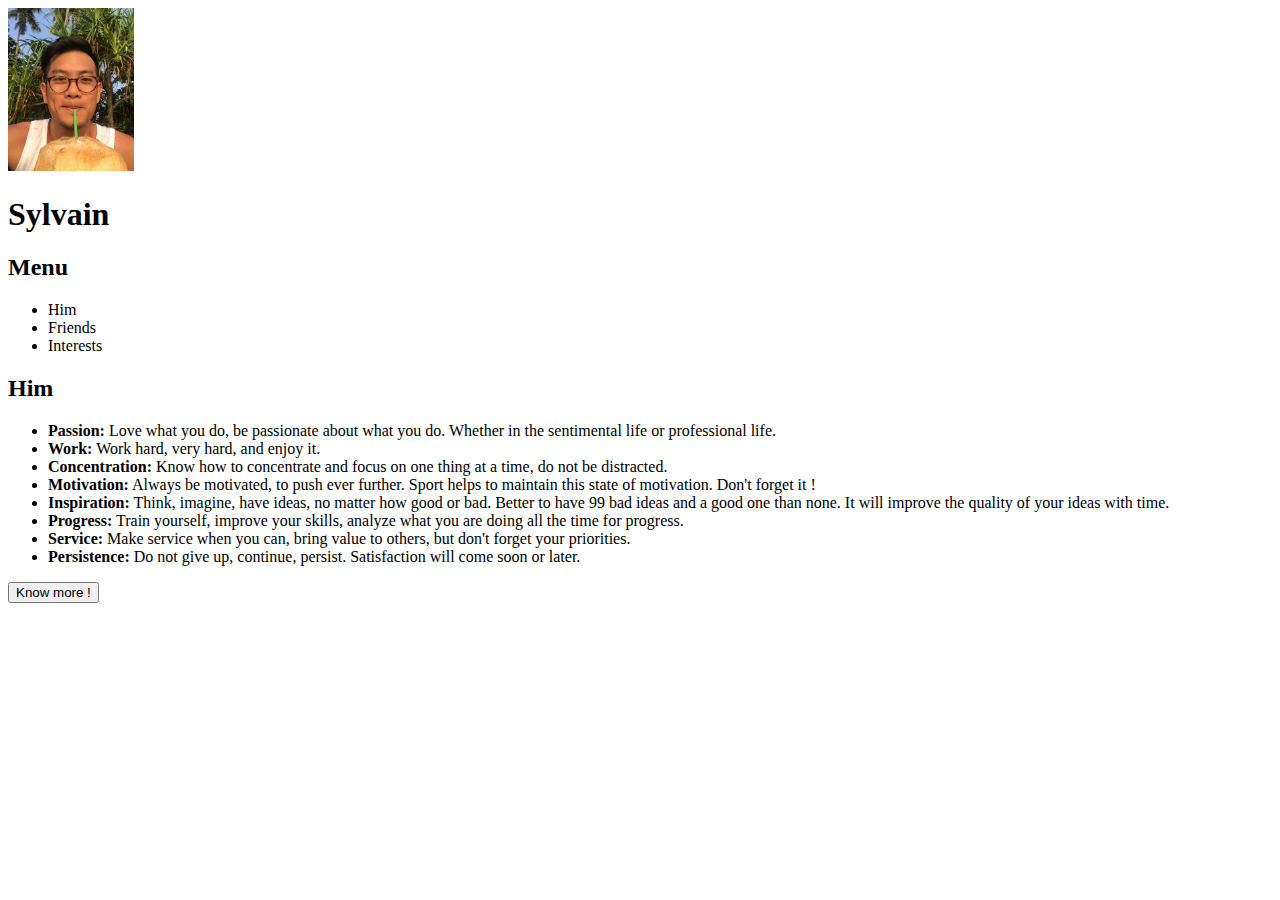
==== index.html @ 1c643930 "Mise a jour des pages avec profile en index" ====
<!DOCTYPE html>
<html>
    <head>
        <title>Profile</title>
        <style type="text/css">
            a:link {
                text-decoration:none;
                color:black;
            } 
            a:visited {
                color:black;
            } 
            a:hover {
                color:bleu;
            } 
        </style>
    </head>
    <body>
        <div>
            <img src="./Image/moi.jpg" width="10%">
        </div>
        <div>
            <h1>Sylvain</h1>
        </div>
        <div>
            <h2>Menu</h2>
            <ul>
                <li><a href="./profile.html">Him</a></li>
                <li><a href="./friends.html">Friends</a></li>
                <li><a href="./interests.html">Interests</a></li>
            </ul>
        </div>
    	<div>
            <h2>Him</h2>
            <ul>
                <li><b>Passion:</b> Love what you do, be passionate about what you do. Whether in the sentimental life or professional life.</li>
                <li><b>Work:</b> Work hard, very hard, and enjoy it.</li>
                <li><b>Concentration:</b> Know how to concentrate and focus on one thing at a time, do not be distracted.</li>
                <li><b>Motivation:</b> Always be motivated, to push ever further. Sport helps to maintain this state of motivation. Don't forget it !</li>
                <li><b>Inspiration:</b> Think, imagine, have ideas, no matter how good or bad. Better to have 99 bad ideas and a good one than none. It will improve the quality of your ideas with time.</li>
                <li><b>Progress:</b> Train yourself, improve your skills, analyze what you are doing all the time for progress.</li>
                <li><b>Service:</b> Make service when you can, bring value to others, but don't forget your priorities.</li>
                <li><b>Persistence:</b> Do not give up, continue, persist. Satisfaction will come soon or later.</li>
            </ul>
            <button> <a href="./interests.html">Know more !</a></button>
    	</div>
    </body>
</html>
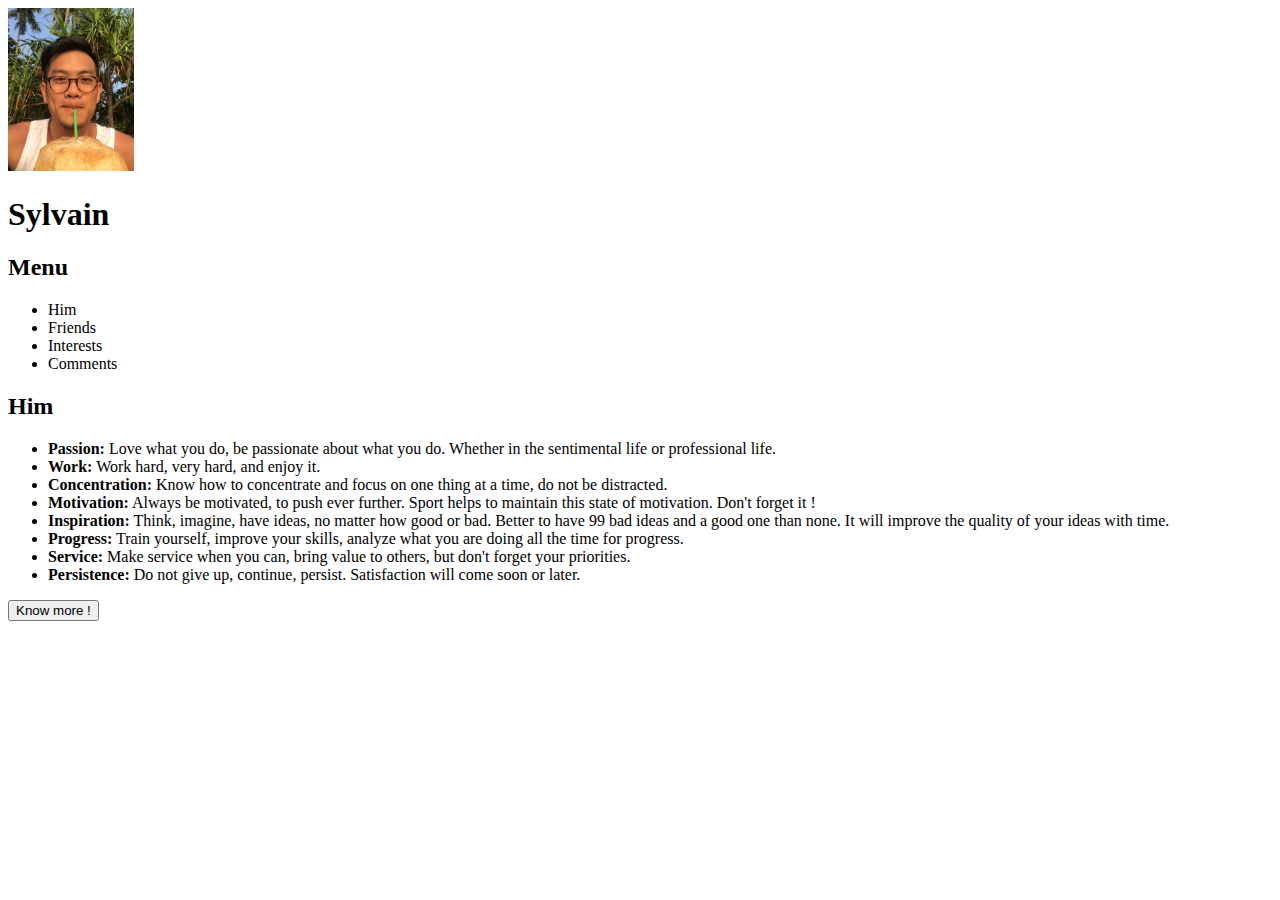
==== commit ac3b82c2: "Save after add radio button" ====
--- a/index.html
+++ b/index.html
@@ -2,17 +2,9 @@
 <html>
     <head>
         <title>Profile</title>
+        <link rel="stylesheet" href="./style.css">
         <style type="text/css">
-            a:link {
-                text-decoration:none;
-                color:black;
-            } 
-            a:visited {
-                color:black;
-            } 
-            a:hover {
-                color:bleu;
-            } 
+
         </style>
     </head>
     <body>
@@ -25,9 +17,10 @@
         <div>
             <h2>Menu</h2>
             <ul>
-                <li><a href="./profile.html">Him</a></li>
+                <li><a href="./index.html">Him</a></li>
                 <li><a href="./friends.html">Friends</a></li>
                 <li><a href="./interests.html">Interests</a></li>
+                <li><a href="./comments.html">Comments</a></li>
             </ul>
         </div>
     	<div>
--- a/style.css
+++ b/style.css
@@ -0,0 +1,12 @@
+            a:link {
+                text-decoration:none;
+                color:black;
+            } 
+
+            a:visited {
+                color:black;
+            } 
+            
+            a:hover {
+                color:green;
+            } 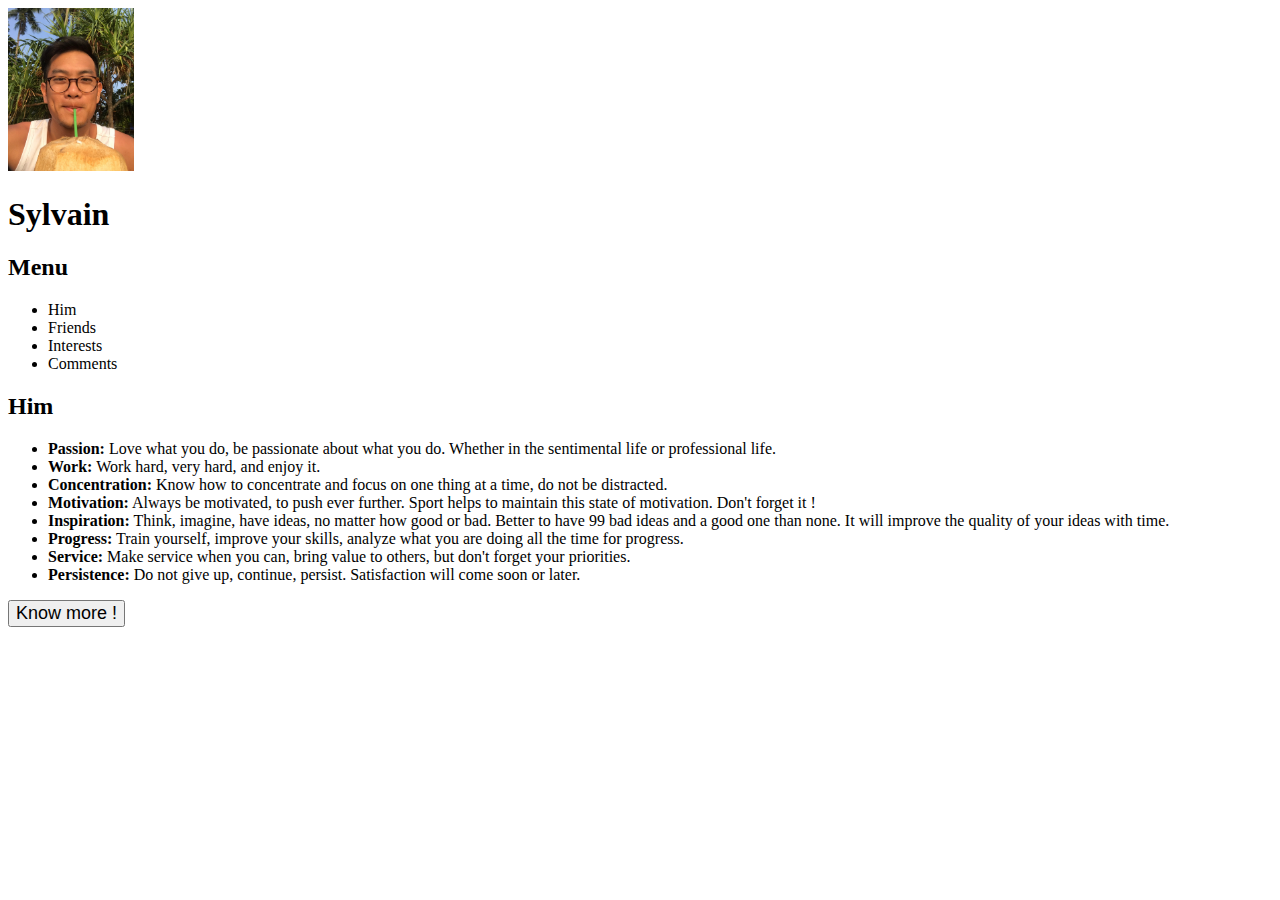
==== commit 901673c4: "Friends pictures" ====
--- a/index.html
+++ b/index.html
@@ -8,13 +8,15 @@
         </style>
     </head>
     <body>
-        <div>
-            <img src="./Image/moi.jpg" width="10%">
+        <div class="header">
+            <div>
+                <img src="./Image/moi.jpg" width="10%">
+            </div>
+            <div>
+                <h1>Sylvain</h1>
+            </div>
         </div>
-        <div>
-            <h1>Sylvain</h1>
-        </div>
-        <div>
+        <div class="nav">
             <h2>Menu</h2>
             <ul>
                 <li><a href="./index.html">Him</a></li>
@@ -23,7 +25,7 @@
                 <li><a href="./comments.html">Comments</a></li>
             </ul>
         </div>
-    	<div>
+    	<div class="section">
             <h2>Him</h2>
             <ul>
                 <li><b>Passion:</b> Love what you do, be passionate about what you do. Whether in the sentimental life or professional life.</li>
@@ -37,5 +39,8 @@
             </ul>
             <button> <a href="./interests.html">Know more !</a></button>
     	</div>
+        <div classe="footer">
+            
+        </div>
     </body>
 </html>
--- a/style.css
+++ b/style.css
@@ -6,7 +6,11 @@
             a:visited {
                 color:black;
             } 
-            
+
             a:hover {
                 color:green;
-            } +            } 
+
+            button {
+                font-size: 18px;
+            }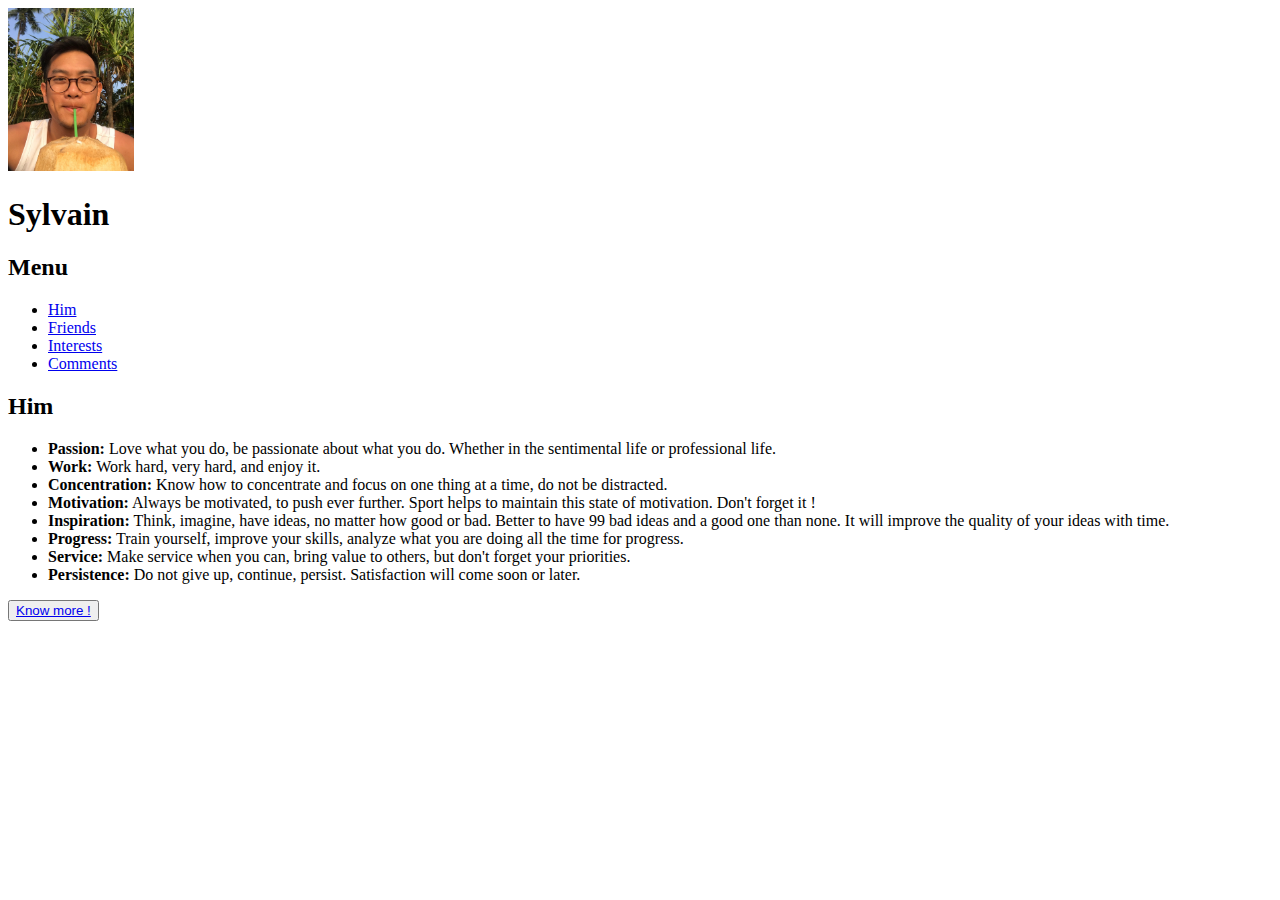
==== commit fd8636dc: "Creation sass files and bootstrap on friends" ====
--- a/index.html
+++ b/index.html
@@ -3,6 +3,7 @@
     <head>
         <title>Profile</title>
         <link rel="stylesheet" href="./style.css">
+        <meta charset="utf-8" name="viewport" content="width=device-width, initial-scale=1.0">
         <style type="text/css">
 
         </style>
--- a/style.css
+++ b/style.css
@@ -1,16 +1,3 @@
-            a:link {
-                text-decoration:none;
-                color:black;
-            } 
 
-            a:visited {
-                color:black;
-            } 
 
-            a:hover {
-                color:green;
-            } 
-
-            button {
-                font-size: 18px;
-            }+/*# sourceMappingURL=style.css.map */
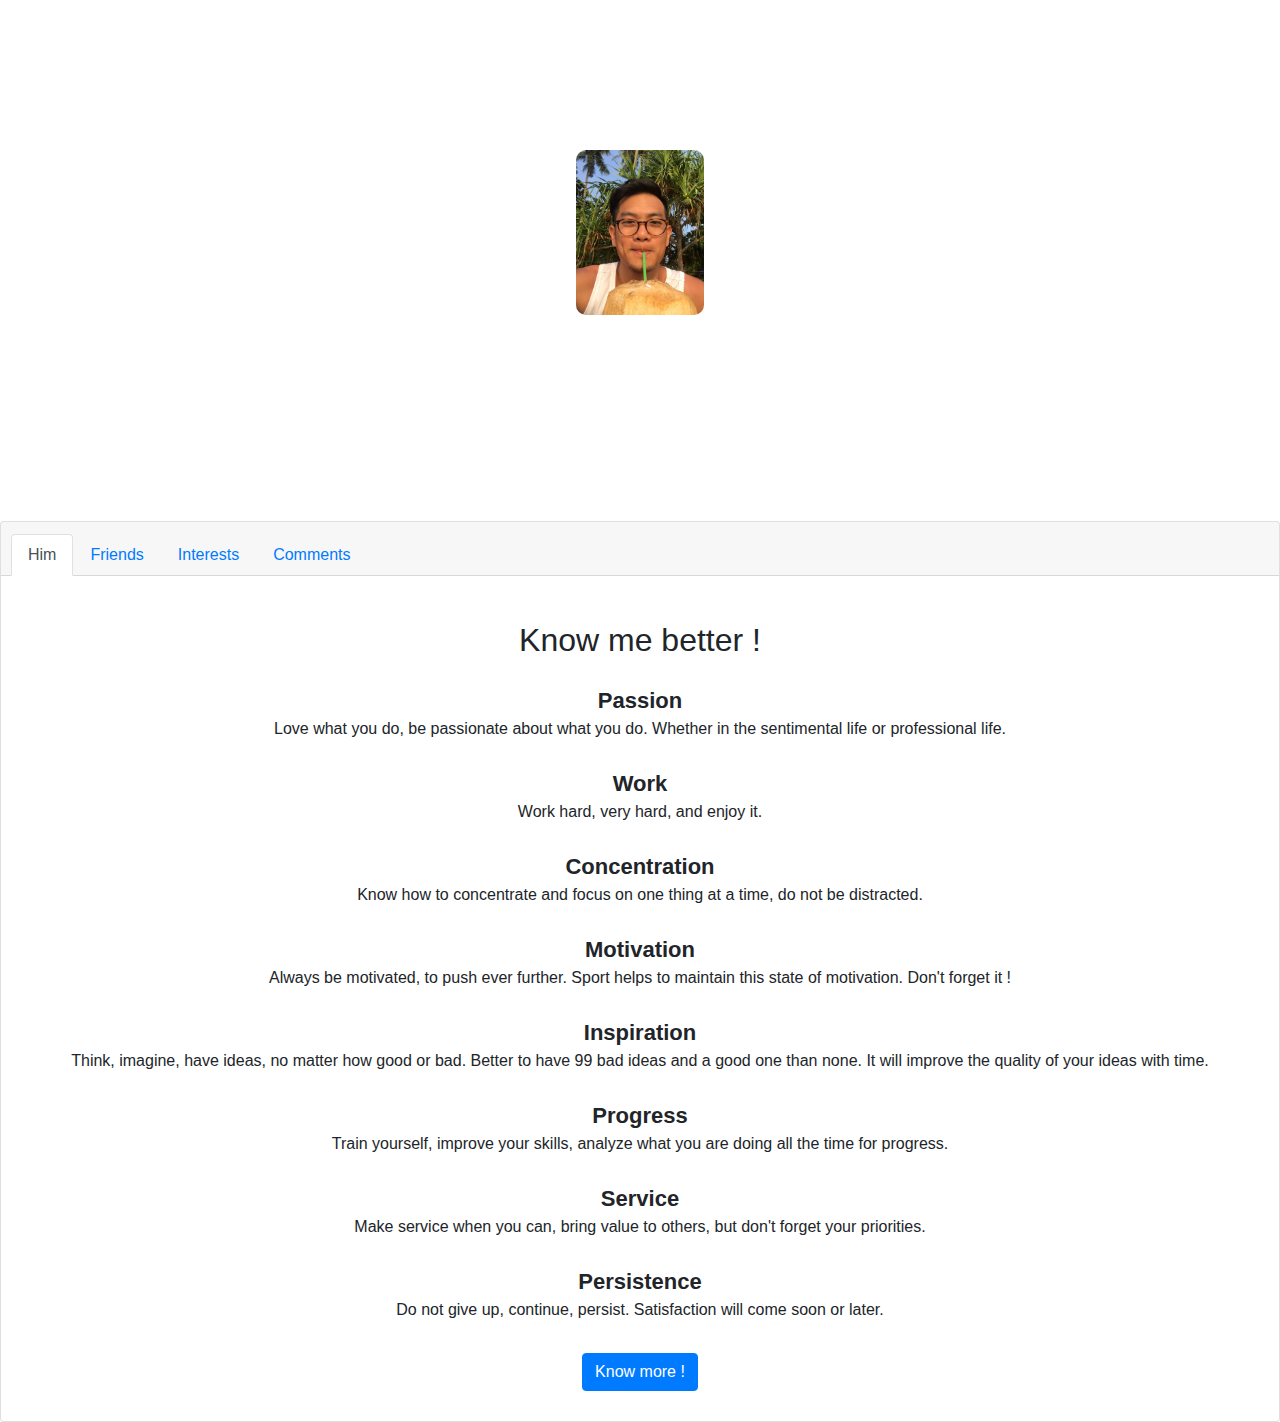
==== commit f007c21e: "Bar de menu a partir de Bootstrap" ====
--- a/index.html
+++ b/index.html
@@ -3,6 +3,7 @@
     <head>
         <title>Profile</title>
         <link rel="stylesheet" href="./style.css">
+        <link rel="stylesheet" href="https://stackpath.bootstrapcdn.com/bootstrap/4.3.1/css/bootstrap.min.css" integrity="sha384-ggOyR0iXCbMQv3Xipma34MD+dH/1fQ784/j6cY/iJTQUOhcWr7x9JvoRxT2MZw1T" crossorigin="anonymous">
         <meta charset="utf-8" name="viewport" content="width=device-width, initial-scale=1.0">
         <style type="text/css">
 
@@ -10,35 +11,48 @@
     </head>
     <body>
         <div class="header">
-            <div>
-                <img src="./Image/moi.jpg" width="10%">
-            </div>
-            <div>
-                <h1>Sylvain</h1>
+            <div id="banner">
+                <div>
+                    <img src="./Image/moi.jpg" width="10%">
+                </div>
+                <div>
+                    <h1>Sylvain</h1>
+                </div>
             </div>
         </div>
-        <div class="nav">
-            <h2>Menu</h2>
-            <ul>
-                <li><a href="./index.html">Him</a></li>
-                <li><a href="./friends.html">Friends</a></li>
-                <li><a href="./interests.html">Interests</a></li>
-                <li><a href="./comments.html">Comments</a></li>
-            </ul>
+        <div class="card text-center">
+            <div class="card-header">
+                <ul class="nav nav-tabs card-header-tabs">
+                    <li class="nav-item">
+                        <a class="nav-link active" href="./index.html">Him</a>
+                    </li>
+                    <li class="nav-item">
+                        <a class="nav-link" href="./friends.html">Friends</a>
+                    </li>
+                    <li class="nav-item">
+                        <a class="nav-link" href="./interests.html">Interests</a>
+                    </li>
+                    <li class="nav-item">
+                        <a class="nav-link" href="./comments.html">Comments</a>
+                    </li>
+                </ul>
+            </div>
+            <div class="card-body">
+                <h2 class="card-title">Know me better !</h2>
+                <div class="card-text">
+                    <p><b>Passion</b><br> Love what you do, be passionate about what you do. Whether in the sentimental life or professional life.</p>
+                    <p><b>Work</b><br> Work hard, very hard, and enjoy it.</p>
+                    <p><b>Concentration</b><br> Know how to concentrate and focus on one thing at a time, do not be distracted.</p>
+                    <p><b>Motivation</b><br> Always be motivated, to push ever further. Sport helps to maintain this state of motivation. Don't forget it !</p>
+                    <p><b>Inspiration</b><br> Think, imagine, have ideas, no matter how good or bad. Better to have 99 bad ideas and a good one than none. It will improve the quality of your ideas with time.</p>
+                    <p><b>Progress</b><br> Train yourself, improve your skills, analyze what you are doing all the time for progress.</p>
+                    <p><b>Service</b><br> Make service when you can, bring value to others, but don't forget your priorities.</p>
+                    <p><b>Persistence</b><br> Do not give up, continue, persist. Satisfaction will come soon or later.</p>
+                </div>
+                <a href="./interests.html" class="btn btn-primary">Know more !</a>
+              </div>
         </div>
     	<div class="section">
-            <h2>Him</h2>
-            <ul>
-                <li><b>Passion:</b> Love what you do, be passionate about what you do. Whether in the sentimental life or professional life.</li>
-                <li><b>Work:</b> Work hard, very hard, and enjoy it.</li>
-                <li><b>Concentration:</b> Know how to concentrate and focus on one thing at a time, do not be distracted.</li>
-                <li><b>Motivation:</b> Always be motivated, to push ever further. Sport helps to maintain this state of motivation. Don't forget it !</li>
-                <li><b>Inspiration:</b> Think, imagine, have ideas, no matter how good or bad. Better to have 99 bad ideas and a good one than none. It will improve the quality of your ideas with time.</li>
-                <li><b>Progress:</b> Train yourself, improve your skills, analyze what you are doing all the time for progress.</li>
-                <li><b>Service:</b> Make service when you can, bring value to others, but don't forget your priorities.</li>
-                <li><b>Persistence:</b> Do not give up, continue, persist. Satisfaction will come soon or later.</li>
-            </ul>
-            <button> <a href="./interests.html">Know more !</a></button>
     	</div>
         <div classe="footer">
             
--- a/style.css
+++ b/style.css
@@ -1,3 +1,47 @@
+.header #banner img {
+  border-radius: 10px; }
 
+.row {
+  background-color: grey;
+  padding-left: 30px;
+  padding-right: 30px;
+  padding-top: 30px;
+  border-radius: 5px; }
+  .row .col-lg-3, .row .col-md-4, .row .col-sm-6 {
+    font-size: 20px;
+    text-align: center; }
+    .row .col-lg-3 div, .row .col-md-4 div, .row .col-sm-6 div {
+      background-color: white;
+      padding-top: 20px;
+      border-radius: 10px; }
+      .row .col-lg-3 div img, .row .col-md-4 div img, .row .col-sm-6 div img {
+        border-radius: 5px; }
+
+.card-body a {
+  margin: 10px; }
+.card-body .card-title {
+  padding: 5px;
+  margin-top: 20px;
+  margin-bottom: 15px; }
+.card-body .card-text p {
+  list-style: none;
+  text-align: center;
+  padding: 5px; }
+  .card-body .card-text p b {
+    font-size: 22px; }
+
+#banner {
+  text-align: center;
+  background-image: url("https://cdn.pixabay.com/photo/2016/10/30/05/49/animals-1782436_960_720.jpg");
+  background-size: cover;
+  background-position: center;
+  padding: 150px 0;
+  color: white; }
+
+form {
+  margin: 5px; }
+
+.remplir {
+  margin: 10px; }
 
 /*# sourceMappingURL=style.css.map */
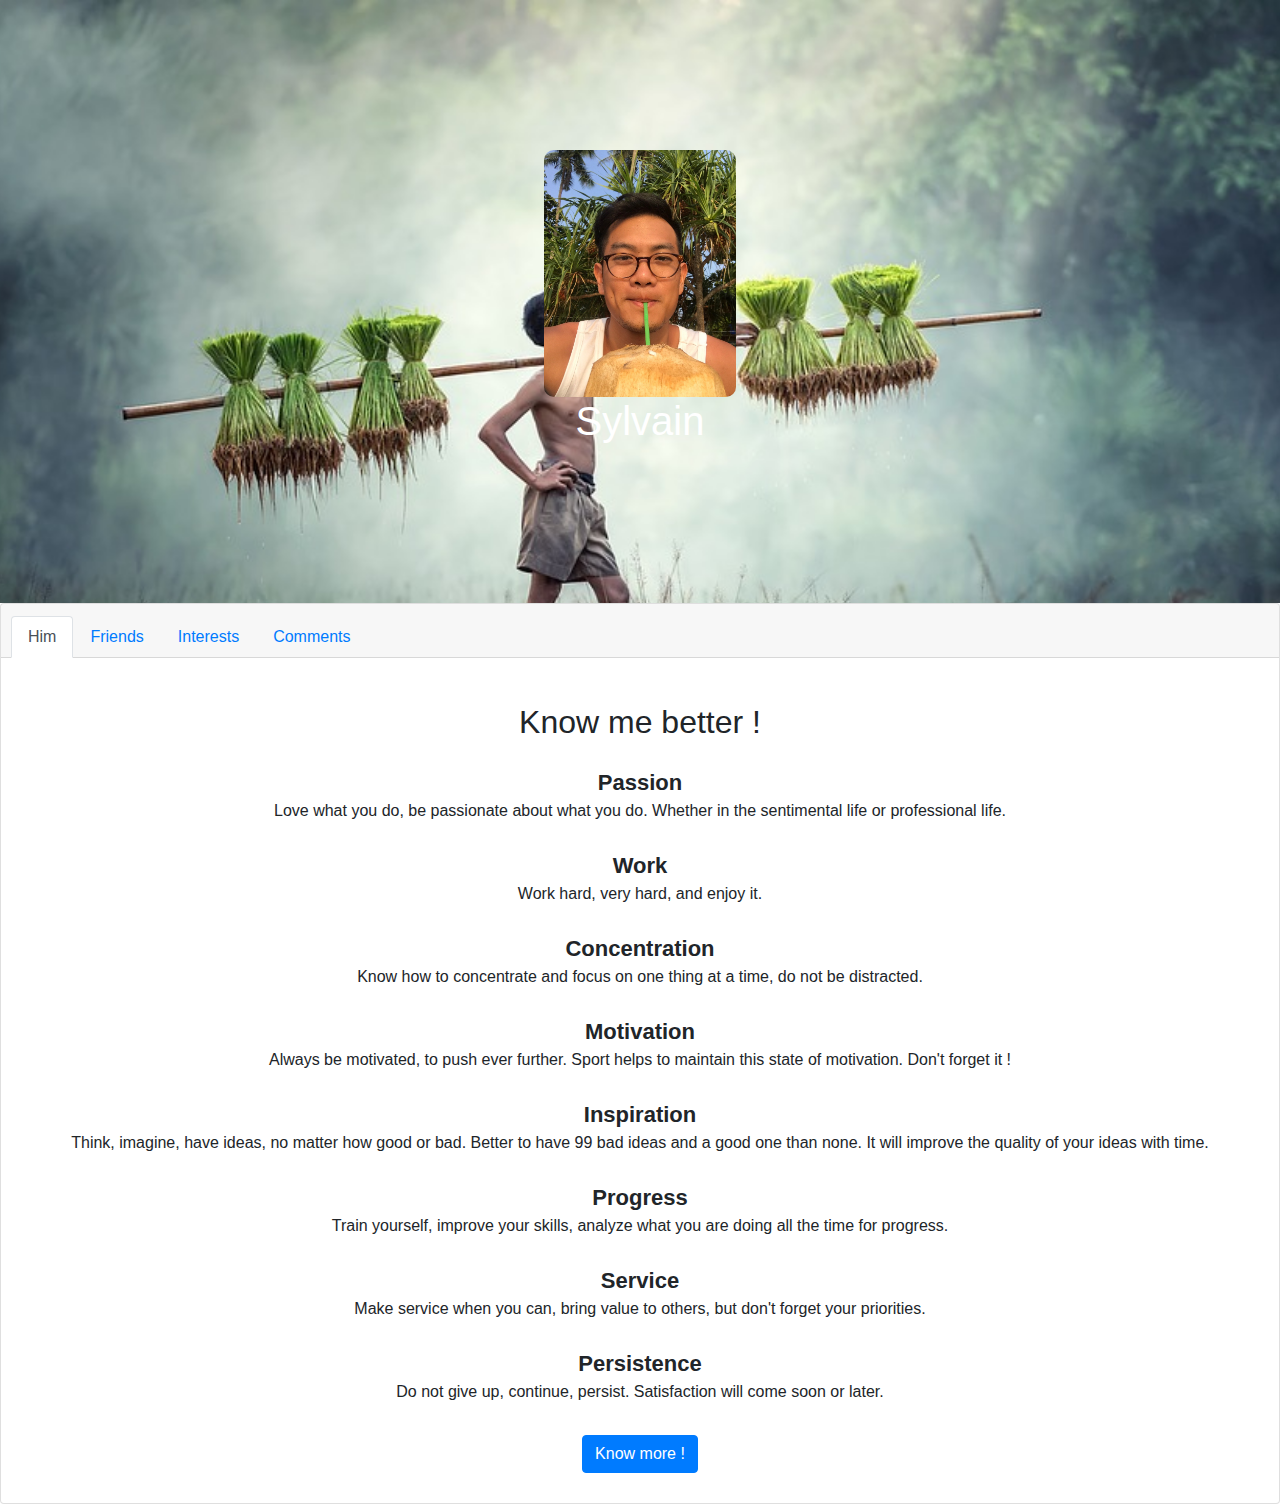
==== commit b6a42439: "Image de profil size" ====
--- a/index.html
+++ b/index.html
@@ -12,8 +12,8 @@
     <body>
         <div class="header">
             <div id="banner">
-                <div>
-                    <img src="./Image/moi.jpg" width="10%">
+                <div id="profil">
+                    <img src="./Image/moi.jpg">
                 </div>
                 <div>
                     <h1>Sylvain</h1>
--- a/style.css
+++ b/style.css
@@ -1,5 +1,31 @@
-.header #banner img {
-  border-radius: 10px; }
+.header #banner {
+  background-image: url("./Image/cover.jpg");
+  background-size: cover;
+  background-position: center;
+  background-repeat: no-repeat;
+  background-attachment: fixed;
+  background-width: 100% auto;
+  background-color: #F4F4F2;
+  padding: 150px 0;
+  color: white;
+  text-align: center; }
+  .header #banner div img {
+    border-radius: 10px; }
+    @media (min-width: 0px) {
+      .header #banner div img {
+        width: 40%; } }
+    @media (min-width: 576px) {
+      .header #banner div img {
+        width: 30%; } }
+    @media (min-width: 768px) {
+      .header #banner div img {
+        width: 25%; } }
+    @media (min-height: 992px) {
+      .header #banner div img {
+        width: 20%; } }
+    @media (min-width: 1200px) {
+      .header #banner div img {
+        width: 15%; } }
 
 .row {
   background-color: grey;
@@ -30,14 +56,6 @@
   .card-body .card-text p b {
     font-size: 22px; }
 
-#banner {
-  text-align: center;
-  background-image: url("https://cdn.pixabay.com/photo/2016/10/30/05/49/animals-1782436_960_720.jpg");
-  background-size: cover;
-  background-position: center;
-  padding: 150px 0;
-  color: white; }
-
 form {
   margin: 5px; }
 
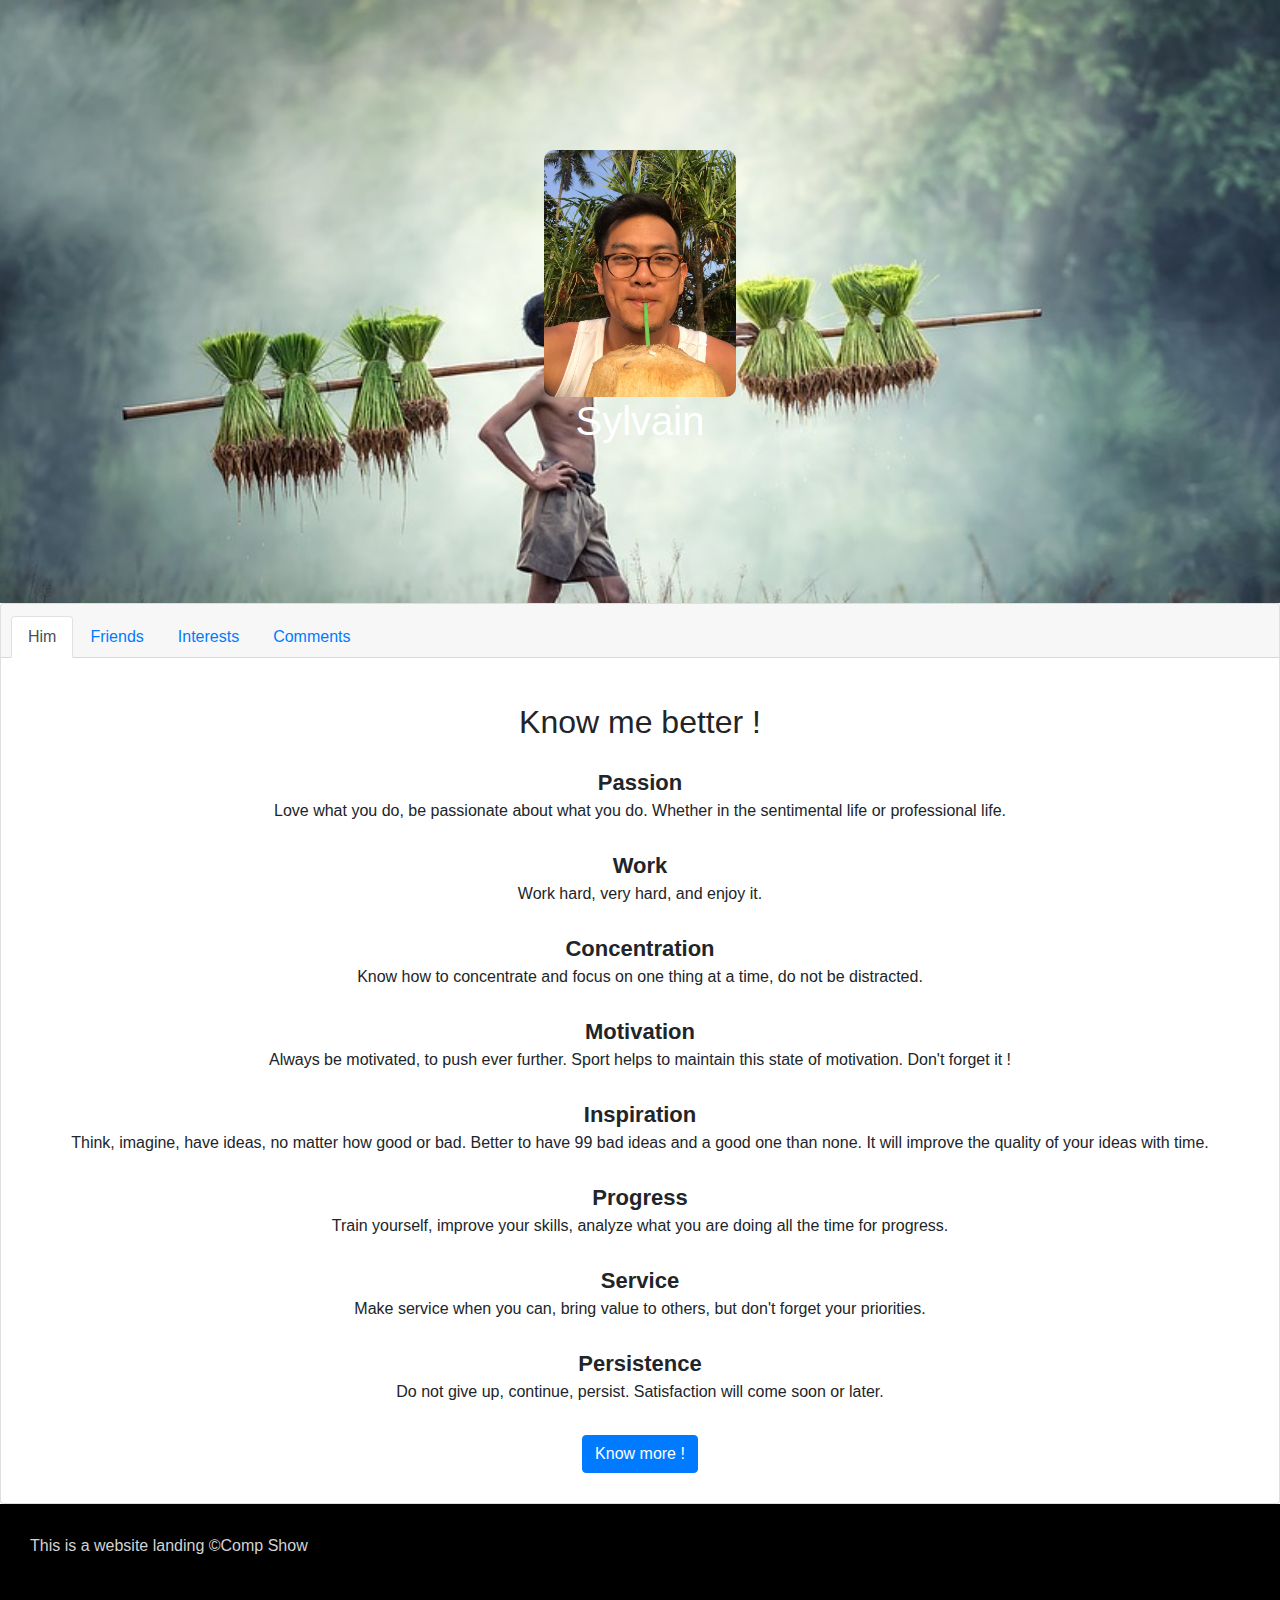
==== commit 067961da: "Insert Footer Social Logo" ====
--- a/index.html
+++ b/index.html
@@ -4,7 +4,9 @@
         <title>Profile</title>
         <link rel="stylesheet" href="./style.css">
         <link rel="stylesheet" href="https://stackpath.bootstrapcdn.com/bootstrap/4.3.1/css/bootstrap.min.css" integrity="sha384-ggOyR0iXCbMQv3Xipma34MD+dH/1fQ784/j6cY/iJTQUOhcWr7x9JvoRxT2MZw1T" crossorigin="anonymous">
+        <link rel="stylesheet" href="https://use.fontawesome.com/releases/v5.8.1/css/all.css" integrity="sha384-50oBUHEmvpQ+1lW4y57PTFmhCaXp0ML5d60M1M7uH2+nqUivzIebhndOJK28anvf" crossorigin="anonymous">
         <meta charset="utf-8" name="viewport" content="width=device-width, initial-scale=1.0">
+        <meta http-equiv="X-UA-Compatible" content="IE=edge">
         <style type="text/css">
 
         </style>
@@ -54,8 +56,14 @@
         </div>
     	<div class="section">
     	</div>
-        <div classe="footer">
-            
+        <div id="footer">
+            <p>This is a website landing ©Comp Show</p>
+            <ul class="list-inline">
+              <li class="list-inline-item" ><a href="#"><i class="fab fa-youtube"></i></a></li>
+              <li class="list-inline-item" ><a href="#"><i class="fab fa-facebook-f"></i></a></li>
+              <li class="list-inline-item" ><a href="#"><i class="fab fa-twitter"></i></a></li>
+              <li class="list-inline-item" ><a href="#"><i class="fab fa-github"></i></a></li>
+            </ul>
         </div>
     </body>
 </html>
--- a/style.css
+++ b/style.css
@@ -62,4 +62,14 @@
 .remplir {
   margin: 10px; }
 
+#footer {
+  padding: 30px;
+  background-color: black;
+  color: lightgrey; }
+  #footer a {
+    color: lightgrey;
+    font-size: 32px; }
+  #footer a:hover {
+    color: white; }
+
 /*# sourceMappingURL=style.css.map */
